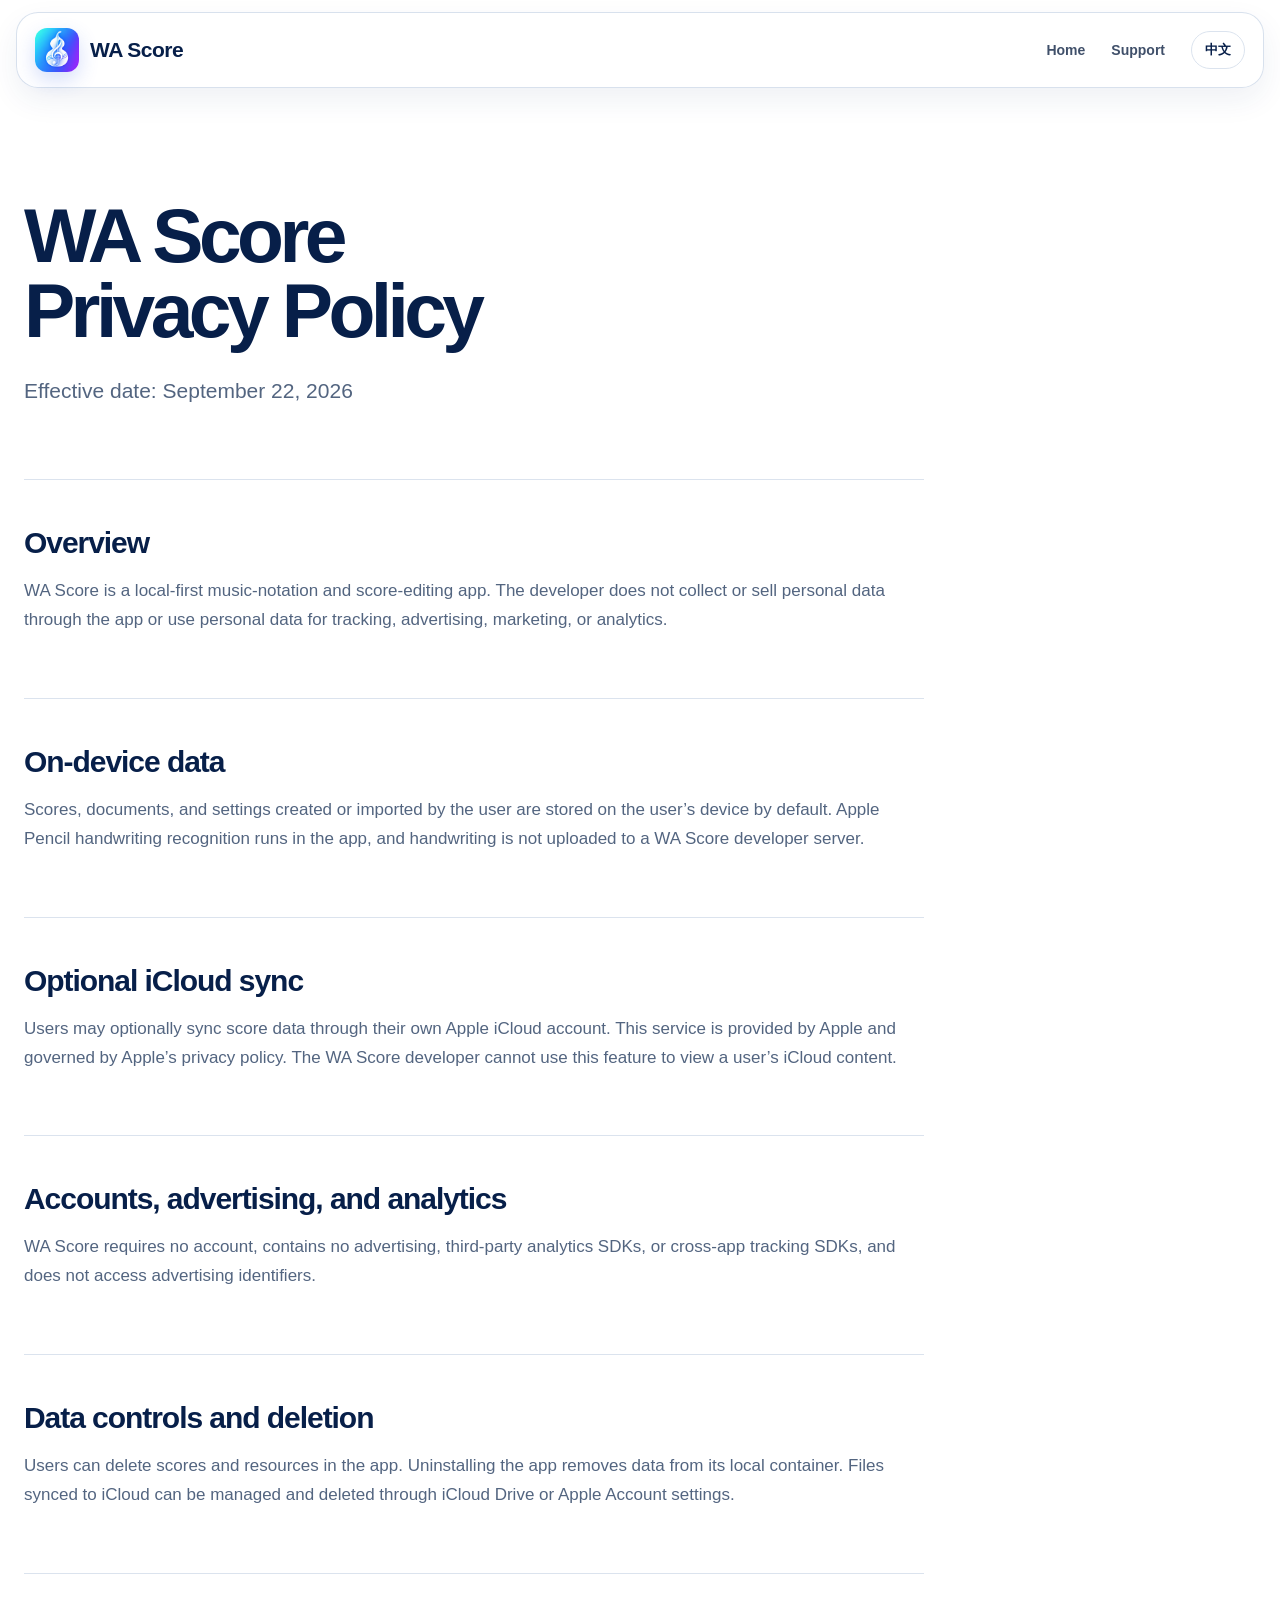
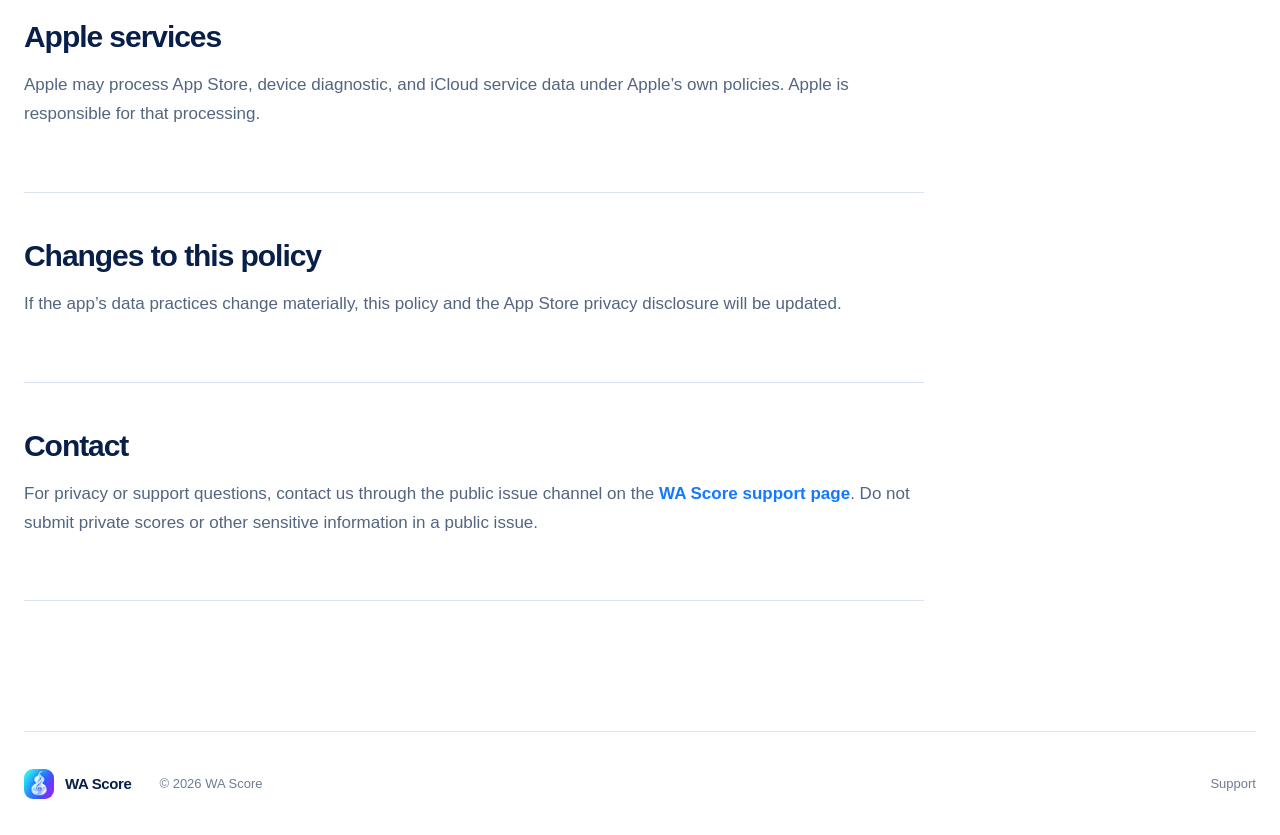
==== privacy/index.html @ 9b10cc91 "feat: launch WA Score website" ====
<!doctype html>
<html lang="zh-CN" data-language="zh">
  <head>
    <meta charset="UTF-8" />
    <meta name="viewport" content="width=device-width, initial-scale=1" />
    <meta name="description" content="WA Score privacy policy." />
    <title>WA Score Privacy Policy</title>
    <link rel="icon" type="image/png" href="../assets/app-icon.png" />
    <link rel="stylesheet" href="../styles.css?v=3" />
    <link rel="stylesheet" href="../subpage.css?v=3" />
    <script src="../script.js?v=2" defer></script>
  </head>
  <body>
    <header class="site-header">
      <a class="brand" href="../"><img src="../assets/app-icon.png" alt="" /><span>WA Score</span></a>
      <nav class="main-nav"><a href="../"><span class="lang-zh">首页</span><span class="lang-en">Home</span></a><a href="../support/"><span class="lang-zh">支持</span><span class="lang-en">Support</span></a></nav>
      <button class="language-toggle" type="button" aria-label="Switch language"><span class="lang-zh">EN</span><span class="lang-en">中文</span></button>
    </header>
    <main class="prose-page section-shell">
      <header>
        <h1><span class="lang-zh">WA Score 隐私政策</span><span class="lang-en">WA Score<br />Privacy Policy</span></h1>
        <p><span class="lang-zh">生效日期：2026 年 9 月 22 日</span><span class="lang-en">Effective date: September 22, 2026</span></p>
      </header>
      <section><h2><span class="lang-zh">概述</span><span class="lang-en">Overview</span></h2><p class="lang-zh">WA Score 是一款本地优先的乐谱创作与编辑应用。开发者不通过本应用收集或出售个人数据，也不将个人数据用于跟踪、广告、营销或分析。</p><p class="lang-en">WA Score is a local-first music-notation and score-editing app. The developer does not collect or sell personal data through the app or use personal data for tracking, advertising, marketing, or analytics.</p></section>
      <section><h2><span class="lang-zh">设备内数据</span><span class="lang-en">On-device data</span></h2><p class="lang-zh">用户创建或导入的乐谱、文档和设置默认保存在用户设备上。Apple Pencil 笔迹识别在应用内完成，笔迹不会上传到 WA Score 开发者服务器。</p><p class="lang-en">Scores, documents, and settings created or imported by the user are stored on the user’s device by default. Apple Pencil handwriting recognition runs in the app, and handwriting is not uploaded to a WA Score developer server.</p></section>
      <section><h2><span class="lang-zh">可选的 iCloud 同步</span><span class="lang-en">Optional iCloud sync</span></h2><p class="lang-zh">用户可以选择通过自己的 Apple iCloud 账户同步乐谱资料。此服务由 Apple 提供并受 Apple 隐私政策约束。WA Score 开发者不能通过此功能查看用户的 iCloud 内容。</p><p class="lang-en">Users may optionally sync score data through their own Apple iCloud account. This service is provided by Apple and governed by Apple’s privacy policy. The WA Score developer cannot use this feature to view a user’s iCloud content.</p></section>
      <section><h2><span class="lang-zh">账户、广告与分析</span><span class="lang-en">Accounts, advertising, and analytics</span></h2><p class="lang-zh">WA Score 不要求创建账户，不包含广告、第三方分析 SDK 或跨应用跟踪 SDK，也不访问广告标识符。</p><p class="lang-en">WA Score requires no account, contains no advertising, third-party analytics SDKs, or cross-app tracking SDKs, and does not access advertising identifiers.</p></section>
      <section><h2><span class="lang-zh">数据控制与删除</span><span class="lang-en">Data controls and deletion</span></h2><p class="lang-zh">用户可以在应用中删除乐谱和资源。卸载应用会移除应用本地容器中的数据；同步到 iCloud 的文件可由用户通过 iCloud Drive 或 Apple 账户设置管理和删除。</p><p class="lang-en">Users can delete scores and resources in the app. Uninstalling the app removes data from its local container. Files synced to iCloud can be managed and deleted through iCloud Drive or Apple Account settings.</p></section>
      <section><h2><span class="lang-zh">Apple 服务</span><span class="lang-en">Apple services</span></h2><p class="lang-zh">Apple 可能根据其自身政策处理 App Store、设备诊断和 iCloud 服务数据，此类处理由 Apple 负责。</p><p class="lang-en">Apple may process App Store, device diagnostic, and iCloud service data under Apple’s own policies. Apple is responsible for that processing.</p></section>
      <section><h2><span class="lang-zh">政策更新</span><span class="lang-en">Changes to this policy</span></h2><p class="lang-zh">如果应用的数据处理方式发生实质变化，本政策和 App Store 隐私声明将同步更新。</p><p class="lang-en">If the app’s data practices change materially, this policy and the App Store privacy disclosure will be updated.</p></section>
      <section><h2><span class="lang-zh">联系我们</span><span class="lang-en">Contact</span></h2><p class="lang-zh">隐私或支持问题请通过 <a href="../support/">WA Score 支持页面</a>提供的公开 Issue 渠道联系我们。请勿在公开 Issue 中提交私人乐谱或其他敏感资料。</p><p class="lang-en">For privacy or support questions, contact us through the public issue channel on the <a href="../support/">WA Score support page</a>. Do not submit private scores or other sensitive information in a public issue.</p></section>
    </main>
    <footer class="site-footer section-shell"><a class="footer-brand" href="../"><img src="../assets/app-icon.png" alt="" /> WA Score</a><p>© 2026 WA Score</p><nav><a href="../support/"><span class="lang-zh">支持</span><span class="lang-en">Support</span></a></nav></footer>
  </body>
</html>
---- styles.css ----
:root {
  color-scheme: light;
  --ink: #071f49;
  --body: #536580;
  --muted: #7f8da3;
  --blue: #1479ff;
  --violet: #6b4dff;
  --cyan: #1adbd2;
  --line: #dbe3ee;
  --soft: #f3f7fc;
  --white: #ffffff;
  --shadow: 0 34px 90px rgba(27, 66, 126, 0.16);
  --radius: 28px;
  --shell: min(1240px, calc(100% - 48px));
}

* { box-sizing: border-box; }
html { scroll-behavior: smooth; }
body {
  margin: 0;
  background: var(--white);
  color: var(--ink);
  font-family: -apple-system, BlinkMacSystemFont, "SF Pro Display", "Segoe UI", sans-serif;
  -webkit-font-smoothing: antialiased;
}
img { display: block; max-width: 100%; }
a { color: inherit; text-decoration: none; }
button { font: inherit; }
.section-shell { width: var(--shell); margin-inline: auto; }
.lang-en { display: none; }
html[data-language="en"] .lang-zh { display: none !important; }
html[data-language="en"] .lang-en { display: revert; }

.site-header {
  position: sticky;
  z-index: 20;
  top: 0;
  width: min(1320px, calc(100% - 32px));
  min-height: 76px;
  margin: 12px auto 0;
  padding: 12px 18px;
  display: flex;
  align-items: center;
  gap: 26px;
  border: 1px solid rgba(210, 220, 234, 0.86);
  border-radius: 22px;
  background: rgba(255, 255, 255, 0.84);
  box-shadow: 0 12px 30px rgba(31, 63, 110, 0.07);
  backdrop-filter: blur(22px) saturate(1.5);
}
.brand, .footer-brand { display: inline-flex; align-items: center; gap: 11px; font-weight: 760; letter-spacing: -0.025em; }
.brand { font-size: 21px; }
.brand img { width: 44px; height: 44px; border-radius: 12px; box-shadow: 0 8px 20px rgba(44, 91, 230, 0.2); }
.main-nav { display: flex; align-items: center; gap: 26px; margin-left: auto; color: #40506a; font-size: 14px; font-weight: 600; }
.main-nav a { transition: color 180ms ease; }
.main-nav a:hover { color: var(--blue); }
.language-toggle {
  min-width: 54px;
  padding: 9px 13px;
  border: 1px solid var(--line);
  border-radius: 999px;
  background: var(--white);
  color: var(--ink);
  cursor: pointer;
  font-size: 13px;
  font-weight: 700;
}

.hero {
  position: relative;
  min-height: 700px;
  display: grid;
  align-items: center;
  grid-template-columns: 0.86fr 1.14fr;
  gap: 70px;
  padding: 100px 0 92px;
  overflow: hidden;
}
.hero-copy { position: relative; z-index: 2; }
.hero h1 {
  margin: 0;
  max-width: 720px;
  font-size: clamp(56px, 6.6vw, 94px);
  line-height: 0.96;
  letter-spacing: -0.066em;
  font-weight: 790;
}
.hero-lead { max-width: 620px; margin: 30px 0 0; color: var(--body); font-size: clamp(19px, 1.8vw, 25px); line-height: 1.52; letter-spacing: -0.02em; }
.hero-actions { display: flex; flex-wrap: wrap; align-items: center; gap: 24px; margin-top: 36px; }
.store-placeholder {
  display: inline-flex;
  align-items: center;
  justify-content: center;
  gap: 10px;
  min-height: 54px;
  padding: 0 24px;
  border-radius: 14px;
  background: #0a1730;
  color: white;
  font-size: 16px;
  font-weight: 660;
  box-shadow: 0 13px 32px rgba(8, 27, 58, 0.16);
  cursor: not-allowed;
}
.store-placeholder svg { width: 22px; height: 22px; fill: currentColor; }
.store-placeholder.compact { min-height: 50px; margin-top: 20px; font-size: 15px; }
.text-link { display: inline-flex; align-items: center; gap: 8px; color: var(--blue); font-size: 16px; font-weight: 700; }
.text-link svg { width: 18px; fill: none; stroke: currentColor; stroke-linecap: round; stroke-linejoin: round; stroke-width: 1.8; transition: transform 180ms ease; }
.text-link:hover svg { transform: translateX(4px); }
.hero-product { position: relative; min-width: 0; padding: 32px 0 48px; }
.hero-product::before {
  content: "";
  position: absolute;
  width: 620px;
  height: 620px;
  left: 50%;
  top: 50%;
  border-radius: 50%;
  background: radial-gradient(circle at 35% 30%, rgba(24, 224, 215, 0.18), rgba(30, 120, 255, 0.13) 44%, rgba(122, 61, 255, 0.08) 64%, transparent 72%);
  filter: blur(4px);
  transform: translate(-50%, -50%);
}
.hero-window { position: relative; z-index: 2; width: 760px; overflow: hidden; border: 1px solid #cdd7e5; border-radius: 20px; background: white; box-shadow: 0 38px 90px rgba(24, 65, 130, 0.2); transform: perspective(1200px) rotateY(-5deg) rotateX(1deg); transform-origin: center; }
.hero-window-bar { height: 32px; display: flex; align-items: center; gap: 6px; padding: 0 11px; background: #f5f7fa; border-bottom: 1px solid #dce3ec; }
.hero-window-bar i { width: 8px; height: 8px; border-radius: 50%; background: #d1d7df; }
.hero-window-bar i:first-child { background: #ff6159; }
.hero-window-bar i:nth-child(2) { background: #ffbd2e; }
.hero-window-bar i:nth-child(3) { background: #28c941; }
.hero-window-bar span { margin: 0 auto; padding-right: 42px; color: #69768a; font-size: 10px; font-weight: 650; }
.hero-window > img { width: 100%; }
.hero-app-icon { position: absolute; z-index: 3; width: 108px; height: 108px; right: -18px; bottom: 0; border: 8px solid rgba(255, 255, 255, 0.9); border-radius: 30px; box-shadow: 0 20px 50px rgba(32, 82, 215, 0.28); }

.workspace-section { padding: 16px 0 120px; }
.workspace-frame { border: 1px solid #ced8e6; border-radius: var(--radius); overflow: hidden; background: var(--white); box-shadow: var(--shadow); }
.window-bar { height: 48px; display: flex; align-items: center; gap: 8px; padding: 0 17px; background: #f5f7fa; border-bottom: 1px solid #dde3ec; }
.window-bar i { width: 12px; height: 12px; border-radius: 50%; background: #d4d9e0; }
.window-bar i:first-child { background: #ff6159; }
.window-bar i:nth-child(2) { background: #ffbd2e; }
.window-bar i:nth-child(3) { background: #28c941; }
.window-bar span { margin: 0 auto; padding-right: 56px; color: #66758a; font-size: 13px; font-weight: 650; }
.workspace-frame img { width: 100%; }
.artifact-caption { margin: 20px auto 0; text-align: center; color: var(--muted); font-size: 13px; }

.handwriting { padding: 126px 0 130px; border-top: 1px solid var(--line); }
.section-copy { max-width: 850px; }
.eyebrow { margin: 0 0 18px !important; color: var(--blue) !important; font-size: 13px !important; font-weight: 800; letter-spacing: 0.12em !important; text-transform: uppercase; }
.section-copy h2, .feature-intro h2, .ownership h2, .closing-cta h2 {
  margin: 0;
  font-size: clamp(42px, 5vw, 68px);
  line-height: 1.03;
  letter-spacing: -0.052em;
  font-weight: 770;
}
.section-copy p, .feature-intro p, .ownership-copy > p, .closing-cta > p { color: var(--body); font-size: clamp(18px, 1.7vw, 23px); line-height: 1.58; letter-spacing: -0.015em; }
.section-copy p { max-width: 780px; }
.recognition-flow { margin-top: 62px; display: grid; grid-template-columns: 1fr 74px 1fr 74px 1fr; align-items: center; gap: 18px; }
.ink-stage { min-height: 270px; padding: 26px; border: 1px solid #d6e1ef; border-radius: 24px; background: linear-gradient(155deg, white, #f3f8ff); box-shadow: 0 22px 52px rgba(37, 78, 136, 0.09); }
.stage-number { display: block; margin-bottom: 12px; color: var(--blue); font-size: 12px; font-weight: 800; letter-spacing: 0.14em; }
.ink-stage strong { font-size: 22px; letter-spacing: -0.025em; }
.mini-staff { position: relative; height: 120px; margin-top: 32px; border-block: 1px solid transparent; background: repeating-linear-gradient(to bottom, transparent 0, transparent 18px, #aab8cb 19px, transparent 20px); }
.ink-note { position: absolute; width: 27px; height: 20px; border: 4px solid #5a61e9; border-radius: 50%; transform: rotate(-18deg); opacity: 0.9; }
.ink-note::after { content: ""; position: absolute; width: 4px; height: 54px; right: -6px; bottom: 4px; border-radius: 99px; background: #5a61e9; transform: rotate(8deg); }
.ink-note-a { left: 29%; top: 48px; }
.ink-note-b { left: 58%; top: 28px; transform: rotate(-8deg); }
.ink-slur { position: absolute; width: 45%; height: 38px; left: 31%; top: 7px; border-top: 4px solid #5a61e9; border-radius: 50%; transform: rotate(-5deg); }
.flow-arrow { width: 60px; fill: none; stroke: #72a2ef; stroke-width: 1.5; stroke-linecap: round; stroke-linejoin: round; }
.recognition-orbit { position: relative; width: 108px; height: 108px; margin: 30px auto 0; border: 1px solid #bad5ff; border-radius: 50%; animation: orbit 5s linear infinite; }
.recognition-orbit::before { content: "𝄞"; position: absolute; inset: 0; display: grid; place-items: center; color: var(--blue); font-size: 48px; }
.recognition-orbit i { position: absolute; width: 12px; height: 12px; border-radius: 50%; background: var(--blue); box-shadow: 0 0 0 6px rgba(20, 121, 255, 0.12); }
.recognition-orbit i:first-child { top: 2px; left: 48px; }
.recognition-orbit i:nth-child(2) { bottom: 13px; left: 10px; background: var(--cyan); }
.recognition-orbit i:nth-child(3) { bottom: 13px; right: 10px; background: var(--violet); }
.clean-note { position: absolute; z-index: 2; color: #172842; font-family: Georgia, serif; font-size: 46px; }
.clean-note-a { left: 31%; top: 31px; }
.clean-note-b { left: 58%; top: 12px; }
.selection-box { position: absolute; left: 26%; top: 27px; width: 62px; height: 66px; border: 2px solid #2a88ff; border-radius: 6px; background: rgba(42, 136, 255, 0.12); }
.scope-note { margin: 24px 0 0; color: var(--muted); font-size: 13px; }

.feature-band { padding: 130px 0; background: #f3f7fc; border-block: 1px solid #e1e8f1; }
.feature-layout { display: grid; grid-template-columns: 0.8fr 1.2fr; gap: 100px; align-items: start; }
.feature-intro { position: sticky; top: 124px; }
.feature-list { display: grid; gap: 0; border-top: 1px solid #cedaea; }
.feature-list article { display: grid; grid-template-columns: 68px 1fr; gap: 26px; padding: 34px 0; border-bottom: 1px solid #cedaea; }
.feature-list article > span { width: 54px; height: 54px; display: grid; place-items: center; border-radius: 16px; background: white; color: var(--blue); box-shadow: 0 8px 24px rgba(29, 79, 152, 0.08); font-size: 25px; font-weight: 600; }
.feature-list h3 { margin: 1px 0 7px; font-size: 22px; letter-spacing: -0.025em; }
.feature-list p { margin: 0; color: var(--body); font-size: 16px; line-height: 1.55; }

.ownership { min-height: 680px; padding: 130px 0; display: grid; grid-template-columns: 1fr 1fr; align-items: center; gap: 100px; }
.ownership-links { display: flex; gap: 26px; margin-top: 34px; }
.ownership-links a { color: var(--blue); font-weight: 700; }
.document-illustration { position: relative; height: 420px; }
.cloud-shape { position: absolute; width: 260px; height: 128px; right: 0; top: 80px; border-radius: 70px; background: linear-gradient(145deg, #eef9ff, #cceaff); box-shadow: inset 0 0 0 1px #c9e5f7, 0 30px 70px rgba(51, 131, 194, 0.15); }
.cloud-shape::before, .cloud-shape::after { content: ""; position: absolute; bottom: 34px; border-radius: 50%; background: inherit; }
.cloud-shape::before { width: 128px; height: 128px; left: 34px; }
.cloud-shape::after { width: 94px; height: 94px; right: 30px; }
.folder-shape { position: absolute; width: 370px; height: 240px; left: 0; bottom: 10px; border-radius: 26px 26px 38px 38px; background: linear-gradient(145deg, #1ecbd8, #2773f3 56%, #7048fa); box-shadow: 0 40px 80px rgba(44, 89, 213, 0.25); transform: rotate(-3deg); }
.folder-shape::before { content: ""; position: absolute; width: 150px; height: 38px; left: 20px; top: -22px; border-radius: 18px 18px 0 0; background: #29a7ed; }
.folder-shape > img { position: absolute; z-index: 2; width: 100px; height: 100px; left: 135px; top: 84px; border-radius: 26px; box-shadow: 0 14px 34px rgba(4, 37, 109, 0.22); }
.sheet-shape { position: absolute; width: 220px; height: 270px; left: 76px; top: -110px; padding-top: 80px; background: white; border-radius: 10px; box-shadow: 0 18px 44px rgba(25, 56, 104, 0.17); transform: rotate(7deg); }
.sheet-shape span { display: block; height: 2px; margin: 15px 24px; background: #718097; }

.closing-cta { padding: 124px 0 116px; text-align: center; border-top: 1px solid var(--line); }
.closing-cta > img { margin: 0 auto 28px; border-radius: 28px; box-shadow: 0 18px 45px rgba(40, 81, 216, 0.25); }
.closing-cta h2 { max-width: 900px; margin-inline: auto; }
.closing-cta > p { margin-inline: auto; }
.site-footer { min-height: 104px; display: flex; align-items: center; gap: 28px; border-top: 1px solid var(--line); color: #6f7c90; font-size: 13px; }
.footer-brand { color: var(--ink); font-size: 15px; }
.footer-brand img { width: 30px; height: 30px; border-radius: 9px; }
.site-footer p { margin-right: auto; }
.site-footer nav { display: flex; gap: 24px; }
.site-footer a:hover { color: var(--blue); }

.reveal { opacity: 0; transform: translateY(22px); transition: opacity 700ms ease, transform 700ms ease; }
.reveal.is-visible { opacity: 1; transform: none; }
@keyframes orbit { to { transform: rotate(360deg); } }

@media (prefers-reduced-motion: reduce) {
  html { scroll-behavior: auto; }
  .reveal { opacity: 1; transform: none; transition: none; }
  .recognition-orbit { animation: none; }
}

@media (max-width: 900px) {
  :root { --shell: min(100% - 32px, 720px); }
  .site-header { width: calc(100% - 20px); min-height: 66px; padding: 10px 12px; }
  .brand span { display: none; }
  .main-nav { gap: 14px; font-size: 12px; }
  .main-nav a:first-child { display: none; }
  .hero { min-height: auto; grid-template-columns: 1fr; gap: 20px; padding: 80px 0 60px; }
  .hero h1 { font-size: clamp(52px, 15vw, 76px); }
  .hero-product { padding: 28px 0 54px; }
  .hero-window { width: 100%; transform: none; }
  .hero-app-icon { right: 18px; width: 90px; height: 90px; border-radius: 25px; }
  .workspace-section { padding-bottom: 90px; }
  .window-bar { height: 38px; }
  .recognition-flow { grid-template-columns: 1fr; }
  .flow-arrow { justify-self: center; transform: rotate(90deg); }
  .feature-layout, .ownership { grid-template-columns: 1fr; gap: 60px; }
  .feature-intro { position: static; }
  .ownership { padding: 100px 0; }
  .document-illustration { order: -1; transform: scale(0.86); transform-origin: center; }
}

@media (max-width: 560px) {
  .main-nav a:nth-child(2) { display: none; }
  .hero { padding-top: 64px; }
  .hero h1 { font-size: 50px; }
  .hero-lead { font-size: 18px; }
  .hero-actions { align-items: stretch; flex-direction: column; }
  .text-link { justify-content: center; }
  .hero-product { margin-inline: -8px; padding-bottom: 44px; }
  .hero-window { border-radius: 14px; }
  .hero-app-icon { width: 72px; height: 72px; right: 10px; border-width: 5px; border-radius: 21px; }
  .workspace-frame { border-radius: 18px; }
  .workspace-frame img { min-height: 270px; object-fit: cover; object-position: center; }
  .handwriting, .feature-band { padding: 90px 0; }
  .section-copy h2, .feature-intro h2, .ownership h2, .closing-cta h2 { font-size: 40px; }
  .feature-list article { grid-template-columns: 50px 1fr; gap: 16px; }
  .feature-list article > span { width: 46px; height: 46px; border-radius: 14px; }
  .document-illustration { height: 330px; margin-inline: -30px; }
  .folder-shape { left: 50%; width: 320px; transform: translateX(-50%) rotate(-3deg) scale(0.82); }
  .cloud-shape { right: 0; transform: scale(0.8); }
  .site-footer { flex-wrap: wrap; padding: 26px 0; }
  .site-footer p { width: 100%; order: 3; }
}
---- subpage.css ----
.prose-page { padding: 110px 0 130px; }
.prose-page > header { max-width: 900px; padding-bottom: 72px; border-bottom: 1px solid var(--line); }
.prose-page h1 { margin: 0; max-width: 100%; font-size: clamp(48px, 6vw, 80px); line-height: 0.98; letter-spacing: -0.06em; overflow-wrap: anywhere; }
.prose-page > header p { margin: 26px 0 0; color: var(--body); font-size: 21px; line-height: 1.55; }
.primary-link { display: inline-flex; align-items: center; gap: 10px; margin-top: 30px; padding: 15px 20px; border-radius: 14px; background: var(--ink); color: white; font-weight: 700; }
.primary-link svg { width: 18px; fill: none; stroke: currentColor; stroke-linecap: round; stroke-linejoin: round; stroke-width: 1.8; }
.prose-page section { max-width: 900px; padding: 46px 0; border-bottom: 1px solid var(--line); }
.prose-page section h2 { margin: 0 0 16px; font-size: 30px; letter-spacing: -0.035em; }
.prose-page section h3 { margin: 0 0 8px; font-size: 19px; }
.prose-page section p, .prose-page section li { color: var(--body); font-size: 17px; line-height: 1.7; }
.prose-page section a { color: var(--blue); font-weight: 650; }
.prose-page ul { padding-left: 22px; }
.support-list { display: grid; grid-template-columns: repeat(3, 1fr); gap: 20px; }
.support-list article { padding: 24px; border: 1px solid var(--line); border-radius: 18px; background: var(--soft); }
.support-list article p { margin-bottom: 0; font-size: 15px; }
@media (max-width: 760px) {
  .prose-page { padding: 78px 0 100px; }
  .prose-page > header { padding-bottom: 52px; }
  .support-list { grid-template-columns: 1fr; }
}
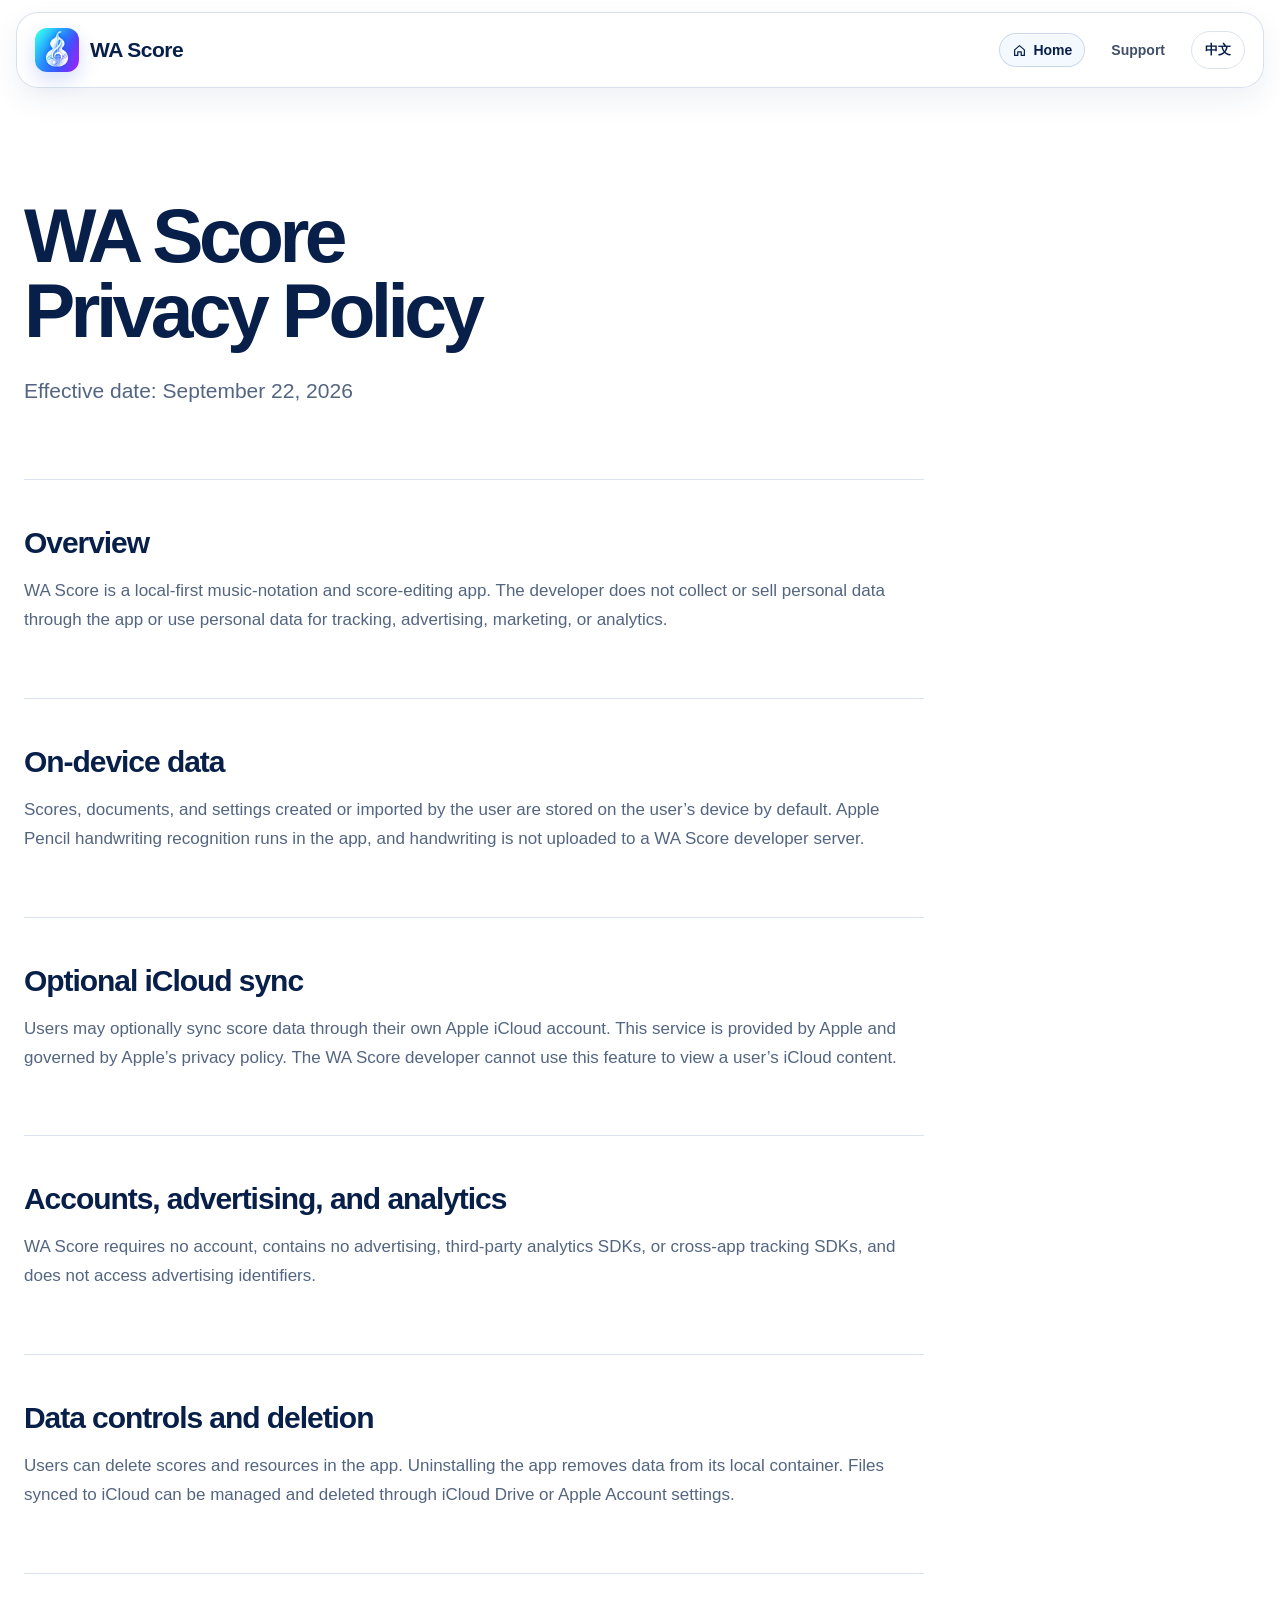
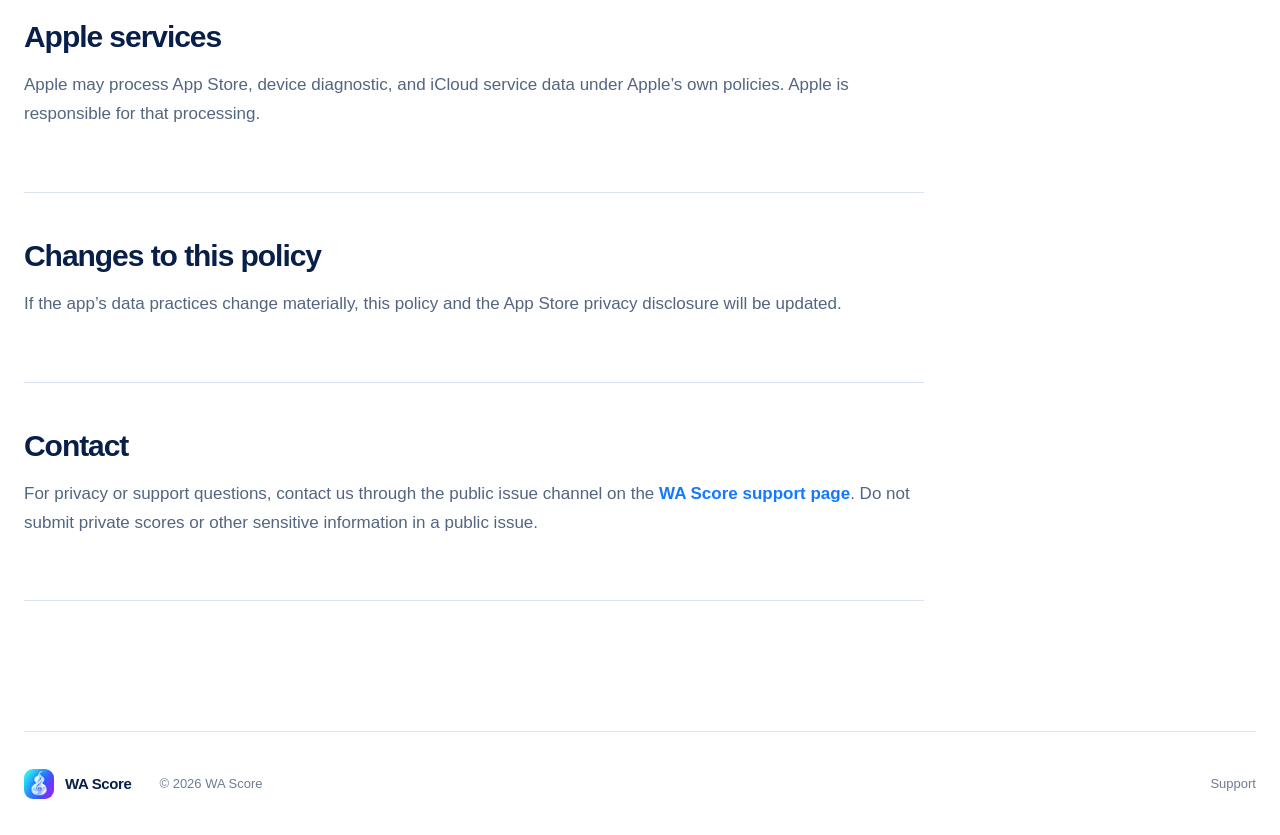
==== commit 15df0109: "feat: add responsive ambient lighting and persistent home navigation" ====
--- a/privacy/index.html
+++ b/privacy/index.html
@@ -5,15 +5,17 @@
     <meta name="viewport" content="width=device-width, initial-scale=1" />
     <meta name="description" content="WA Score privacy policy." />
     <title>WA Score Privacy Policy</title>
-    <link rel="icon" type="image/png" href="../assets/app-icon.png" />
-    <link rel="stylesheet" href="../styles.css?v=3" />
+    <link rel="icon" href="/favicon.ico?v=2" sizes="any" />
+    <link rel="icon" type="image/png" href="/favicon-32x32.png?v=2" sizes="32x32" />
+    <link rel="apple-touch-icon" href="/apple-touch-icon.png?v=2" />
+    <link rel="stylesheet" href="../styles.css?v=4" />
     <link rel="stylesheet" href="../subpage.css?v=3" />
-    <script src="../script.js?v=2" defer></script>
+    <script src="../script.js?v=3" defer></script>
   </head>
   <body>
     <header class="site-header">
       <a class="brand" href="../"><img src="../assets/app-icon.png" alt="" /><span>WA Score</span></a>
-      <nav class="main-nav"><a href="../"><span class="lang-zh">首页</span><span class="lang-en">Home</span></a><a href="../support/"><span class="lang-zh">支持</span><span class="lang-en">Support</span></a></nav>
+      <nav class="main-nav"><a class="home-link" href="../"><svg viewBox="0 0 20 20" aria-hidden="true"><path d="M3.5 9.2 10 3.5l6.5 5.7v7.3h-4.2v-4.7H7.7v4.7H3.5Z" /></svg><span class="lang-zh">主页</span><span class="lang-en">Home</span></a><a href="../support/"><span class="lang-zh">支持</span><span class="lang-en">Support</span></a></nav>
       <button class="language-toggle" type="button" aria-label="Switch language"><span class="lang-zh">EN</span><span class="lang-en">中文</span></button>
     </header>
     <main class="prose-page section-shell">
--- a/styles.css
+++ b/styles.css
@@ -54,6 +54,8 @@
 .main-nav { display: flex; align-items: center; gap: 26px; margin-left: auto; color: #40506a; font-size: 14px; font-weight: 600; }
 .main-nav a { transition: color 180ms ease; }
 .main-nav a:hover { color: var(--blue); }
+.main-nav .home-link { display: inline-flex; align-items: center; gap: 6px; padding: 8px 12px; border: 1px solid rgba(198, 213, 234, 0.9); border-radius: 999px; background: rgba(243, 248, 255, 0.88); color: var(--ink); box-shadow: inset 0 1px rgba(255, 255, 255, 0.9); }
+.home-link svg { width: 15px; height: 15px; fill: none; stroke: currentColor; stroke-width: 1.6; stroke-linecap: round; stroke-linejoin: round; }
 .language-toggle {
   min-width: 54px;
   padding: 9px 13px;
@@ -111,35 +113,87 @@
 .hero-product::before {
   content: "";
   position: absolute;
-  width: 620px;
-  height: 620px;
+  width: 760px;
+  height: 680px;
   left: 50%;
   top: 50%;
   border-radius: 50%;
-  background: radial-gradient(circle at 35% 30%, rgba(24, 224, 215, 0.18), rgba(30, 120, 255, 0.13) 44%, rgba(122, 61, 255, 0.08) 64%, transparent 72%);
-  filter: blur(4px);
+  background:
+    radial-gradient(circle at 26% 30%, rgba(24, 224, 215, 0.3), transparent 39%),
+    radial-gradient(circle at 74% 34%, rgba(33, 125, 255, 0.26), transparent 43%),
+    radial-gradient(circle at 55% 76%, rgba(122, 61, 255, 0.19), transparent 47%);
+  filter: blur(18px);
   transform: translate(-50%, -50%);
 }
-.hero-window { position: relative; z-index: 2; width: 760px; overflow: hidden; border: 1px solid #cdd7e5; border-radius: 20px; background: white; box-shadow: 0 38px 90px rgba(24, 65, 130, 0.2); transform: perspective(1200px) rotateY(-5deg) rotateX(1deg); transform-origin: center; }
-.hero-window-bar { height: 32px; display: flex; align-items: center; gap: 6px; padding: 0 11px; background: #f5f7fa; border-bottom: 1px solid #dce3ec; }
-.hero-window-bar i { width: 8px; height: 8px; border-radius: 50%; background: #d1d7df; }
-.hero-window-bar i:first-child { background: #ff6159; }
-.hero-window-bar i:nth-child(2) { background: #ffbd2e; }
-.hero-window-bar i:nth-child(3) { background: #28c941; }
-.hero-window-bar span { margin: 0 auto; padding-right: 42px; color: #69768a; font-size: 10px; font-weight: 650; }
-.hero-window > img { width: 100%; }
+.hero-product::after {
+  content: "";
+  position: absolute;
+  z-index: 1;
+  width: 78%;
+  height: 58px;
+  left: 50%;
+  bottom: 2px;
+  border-radius: 50%;
+  background: rgba(41, 94, 230, 0.22);
+  filter: blur(34px);
+  transform: translateX(-50%);
+}
+.hero-window { position: relative; z-index: 2; width: 760px; overflow: hidden; isolation: isolate; border: 1px solid rgba(205, 215, 229, 0.9); border-radius: 20px; background: white; box-shadow: 0 42px 100px rgba(24, 65, 130, 0.26), 0 0 54px rgba(75, 162, 255, 0.14); transform: perspective(1200px) rotateY(-5deg) rotateX(1deg); transform-origin: center; }
+.hero-window::after { content: ""; position: absolute; inset: 0; z-index: 1; pointer-events: none; background: linear-gradient(128deg, rgba(255, 255, 255, 0.2), transparent 28%, transparent 70%, rgba(84, 132, 255, 0.08)); }
+.hero-window > img { width: 100%; height: auto; }
 .hero-app-icon { position: absolute; z-index: 3; width: 108px; height: 108px; right: -18px; bottom: 0; border: 8px solid rgba(255, 255, 255, 0.9); border-radius: 30px; box-shadow: 0 20px 50px rgba(32, 82, 215, 0.28); }
 
-.workspace-section { padding: 16px 0 120px; }
-.workspace-frame { border: 1px solid #ced8e6; border-radius: var(--radius); overflow: hidden; background: var(--white); box-shadow: var(--shadow); }
-.window-bar { height: 48px; display: flex; align-items: center; gap: 8px; padding: 0 17px; background: #f5f7fa; border-bottom: 1px solid #dde3ec; }
-.window-bar i { width: 12px; height: 12px; border-radius: 50%; background: #d4d9e0; }
-.window-bar i:first-child { background: #ff6159; }
-.window-bar i:nth-child(2) { background: #ffbd2e; }
-.window-bar i:nth-child(3) { background: #28c941; }
-.window-bar span { margin: 0 auto; padding-right: 56px; color: #66758a; font-size: 13px; font-weight: 650; }
-.workspace-frame img { width: 100%; }
-.artifact-caption { margin: 20px auto 0; text-align: center; color: var(--muted); font-size: 13px; }
+.workspace-section {
+  position: relative;
+  isolation: isolate;
+  overflow: hidden;
+  padding: 104px 64px 72px;
+  border: 1px solid rgba(190, 211, 239, 0.78);
+  border-radius: 48px;
+  background:
+    radial-gradient(circle at 18% 18%, rgba(32, 224, 211, 0.3), transparent 31%),
+    radial-gradient(circle at 84% 20%, rgba(55, 139, 255, 0.34), transparent 34%),
+    radial-gradient(circle at 60% 92%, rgba(115, 74, 255, 0.28), transparent 42%),
+    linear-gradient(145deg, #f8fdff 0%, #edf6ff 44%, #f5efff 100%);
+  box-shadow: 0 44px 120px rgba(31, 77, 151, 0.15), inset 0 1px rgba(255, 255, 255, 0.9);
+}
+.workspace-section::before {
+  content: "";
+  position: absolute;
+  z-index: -1;
+  width: 520px;
+  height: 520px;
+  left: -170px;
+  bottom: -250px;
+  border-radius: 50%;
+  border: 1px solid rgba(255, 255, 255, 0.72);
+  box-shadow: 0 0 90px rgba(28, 216, 218, 0.2), inset 0 0 70px rgba(255, 255, 255, 0.28);
+}
+.workspace-section::after {
+  content: "";
+  position: absolute;
+  z-index: -1;
+  width: 520px;
+  height: 180px;
+  right: -80px;
+  top: 26px;
+  border-radius: 50%;
+  background: rgba(73, 124, 255, 0.2);
+  filter: blur(54px);
+  transform: rotate(-12deg);
+}
+.smart-light { position: absolute; z-index: 0; pointer-events: none; transition: transform 500ms cubic-bezier(0.23, 1, 0.32, 1); will-change: transform; }
+.smart-light i { display: block; width: 100%; height: 100%; border-radius: 50%; will-change: transform, opacity; }
+.smart-light-a { width: 420px; height: 420px; left: -80px; top: -120px; }
+.smart-light-a i { background: radial-gradient(circle, rgba(21, 235, 220, 0.72) 0%, rgba(31, 185, 241, 0.28) 42%, transparent 70%); filter: blur(30px); animation: intelligent-drift-a 14s cubic-bezier(0.77, 0, 0.175, 1) infinite alternate; }
+.smart-light-b { width: 500px; height: 500px; right: -130px; top: -100px; }
+.smart-light-b i { background: radial-gradient(circle, rgba(48, 135, 255, 0.68) 0%, rgba(67, 99, 255, 0.26) 46%, transparent 72%); filter: blur(38px); animation: intelligent-drift-b 17s cubic-bezier(0.77, 0, 0.175, 1) infinite alternate; }
+.smart-light-c { width: 480px; height: 360px; left: 36%; bottom: -170px; }
+.smart-light-c i { background: radial-gradient(ellipse, rgba(133, 77, 255, 0.58) 0%, rgba(83, 103, 255, 0.2) 48%, transparent 74%); filter: blur(42px); animation: intelligent-drift-c 20s cubic-bezier(0.77, 0, 0.175, 1) infinite alternate; }
+.workspace-frame { position: relative; z-index: 1; width: min(1080px, 92%); margin-inline: auto; border: 1px solid rgba(255, 255, 255, 0.88); border-radius: var(--radius); overflow: hidden; background: var(--white); box-shadow: 0 48px 110px rgba(20, 53, 112, 0.28), 0 0 0 10px rgba(255, 255, 255, 0.16), 0 0 70px rgba(42, 139, 255, 0.2); transform: perspective(1600px) rotateX(2deg) rotateY(-1deg); transform-origin: center; }
+.workspace-frame::after { content: ""; position: absolute; inset: 0; pointer-events: none; border-radius: inherit; box-shadow: inset 0 1px rgba(255, 255, 255, 0.82), inset 0 0 36px rgba(79, 159, 255, 0.05); }
+.workspace-frame img { width: 100%; height: auto; }
+.artifact-caption { position: relative; z-index: 1; margin: 34px auto 0; text-align: center; color: #526784; font-size: 13px; font-weight: 600; }
 
 .handwriting { padding: 126px 0 130px; border-top: 1px solid var(--line); }
 .section-copy { max-width: 850px; }
@@ -213,11 +267,16 @@
 .reveal { opacity: 0; transform: translateY(22px); transition: opacity 700ms ease, transform 700ms ease; }
 .reveal.is-visible { opacity: 1; transform: none; }
 @keyframes orbit { to { transform: rotate(360deg); } }
+@keyframes intelligent-drift-a { from { transform: translate3d(-4%, -2%, 0) scale(0.94); opacity: 0.68; } to { transform: translate3d(16%, 13%, 0) scale(1.08); opacity: 0.94; } }
+@keyframes intelligent-drift-b { from { transform: translate3d(7%, -5%, 0) scale(1.05); opacity: 0.72; } to { transform: translate3d(-15%, 16%, 0) scale(0.92); opacity: 0.96; } }
+@keyframes intelligent-drift-c { from { transform: translate3d(-8%, 9%, 0) scale(0.96); opacity: 0.62; } to { transform: translate3d(13%, -10%, 0) scale(1.1); opacity: 0.9; } }
 
 @media (prefers-reduced-motion: reduce) {
   html { scroll-behavior: auto; }
   .reveal { opacity: 1; transform: none; transition: none; }
   .recognition-orbit { animation: none; }
+  .smart-light { transition: none; }
+  .smart-light i { animation: none; opacity: 0.72; }
 }
 
 @media (max-width: 900px) {
@@ -225,14 +284,14 @@
   .site-header { width: calc(100% - 20px); min-height: 66px; padding: 10px 12px; }
   .brand span { display: none; }
   .main-nav { gap: 14px; font-size: 12px; }
-  .main-nav a:first-child { display: none; }
+  .main-nav .nav-handwriting { display: none; }
   .hero { min-height: auto; grid-template-columns: 1fr; gap: 20px; padding: 80px 0 60px; }
   .hero h1 { font-size: clamp(52px, 15vw, 76px); }
   .hero-product { padding: 28px 0 54px; }
   .hero-window { width: 100%; transform: none; }
   .hero-app-icon { right: 18px; width: 90px; height: 90px; border-radius: 25px; }
-  .workspace-section { padding-bottom: 90px; }
-  .window-bar { height: 38px; }
+  .workspace-section { width: calc(100% - 24px); padding: 68px 24px 52px; border-radius: 34px; }
+  .workspace-frame { width: 100%; transform: none; }
   .recognition-flow { grid-template-columns: 1fr; }
   .flow-arrow { justify-self: center; transform: rotate(90deg); }
   .feature-layout, .ownership { grid-template-columns: 1fr; gap: 60px; }
@@ -242,7 +301,7 @@
 }
 
 @media (max-width: 560px) {
-  .main-nav a:nth-child(2) { display: none; }
+  .main-nav .nav-features, .main-nav .nav-privacy { display: none; }
   .hero { padding-top: 64px; }
   .hero h1 { font-size: 50px; }
   .hero-lead { font-size: 18px; }
@@ -251,8 +310,9 @@
   .hero-product { margin-inline: -8px; padding-bottom: 44px; }
   .hero-window { border-radius: 14px; }
   .hero-app-icon { width: 72px; height: 72px; right: 10px; border-width: 5px; border-radius: 21px; }
-  .workspace-frame { border-radius: 18px; }
-  .workspace-frame img { min-height: 270px; object-fit: cover; object-position: center; }
+  .workspace-section { width: calc(100% - 16px); padding: 42px 10px 34px; border-radius: 24px; }
+  .workspace-frame { border-radius: 16px; box-shadow: 0 28px 70px rgba(20, 53, 112, 0.24), 0 0 0 6px rgba(255, 255, 255, 0.14), 0 0 44px rgba(42, 139, 255, 0.18); }
+  .artifact-caption { margin-top: 24px; padding-inline: 12px; }
   .handwriting, .feature-band { padding: 90px 0; }
   .section-copy h2, .feature-intro h2, .ownership h2, .closing-cta h2 { font-size: 40px; }
   .feature-list article { grid-template-columns: 50px 1fr; gap: 16px; }
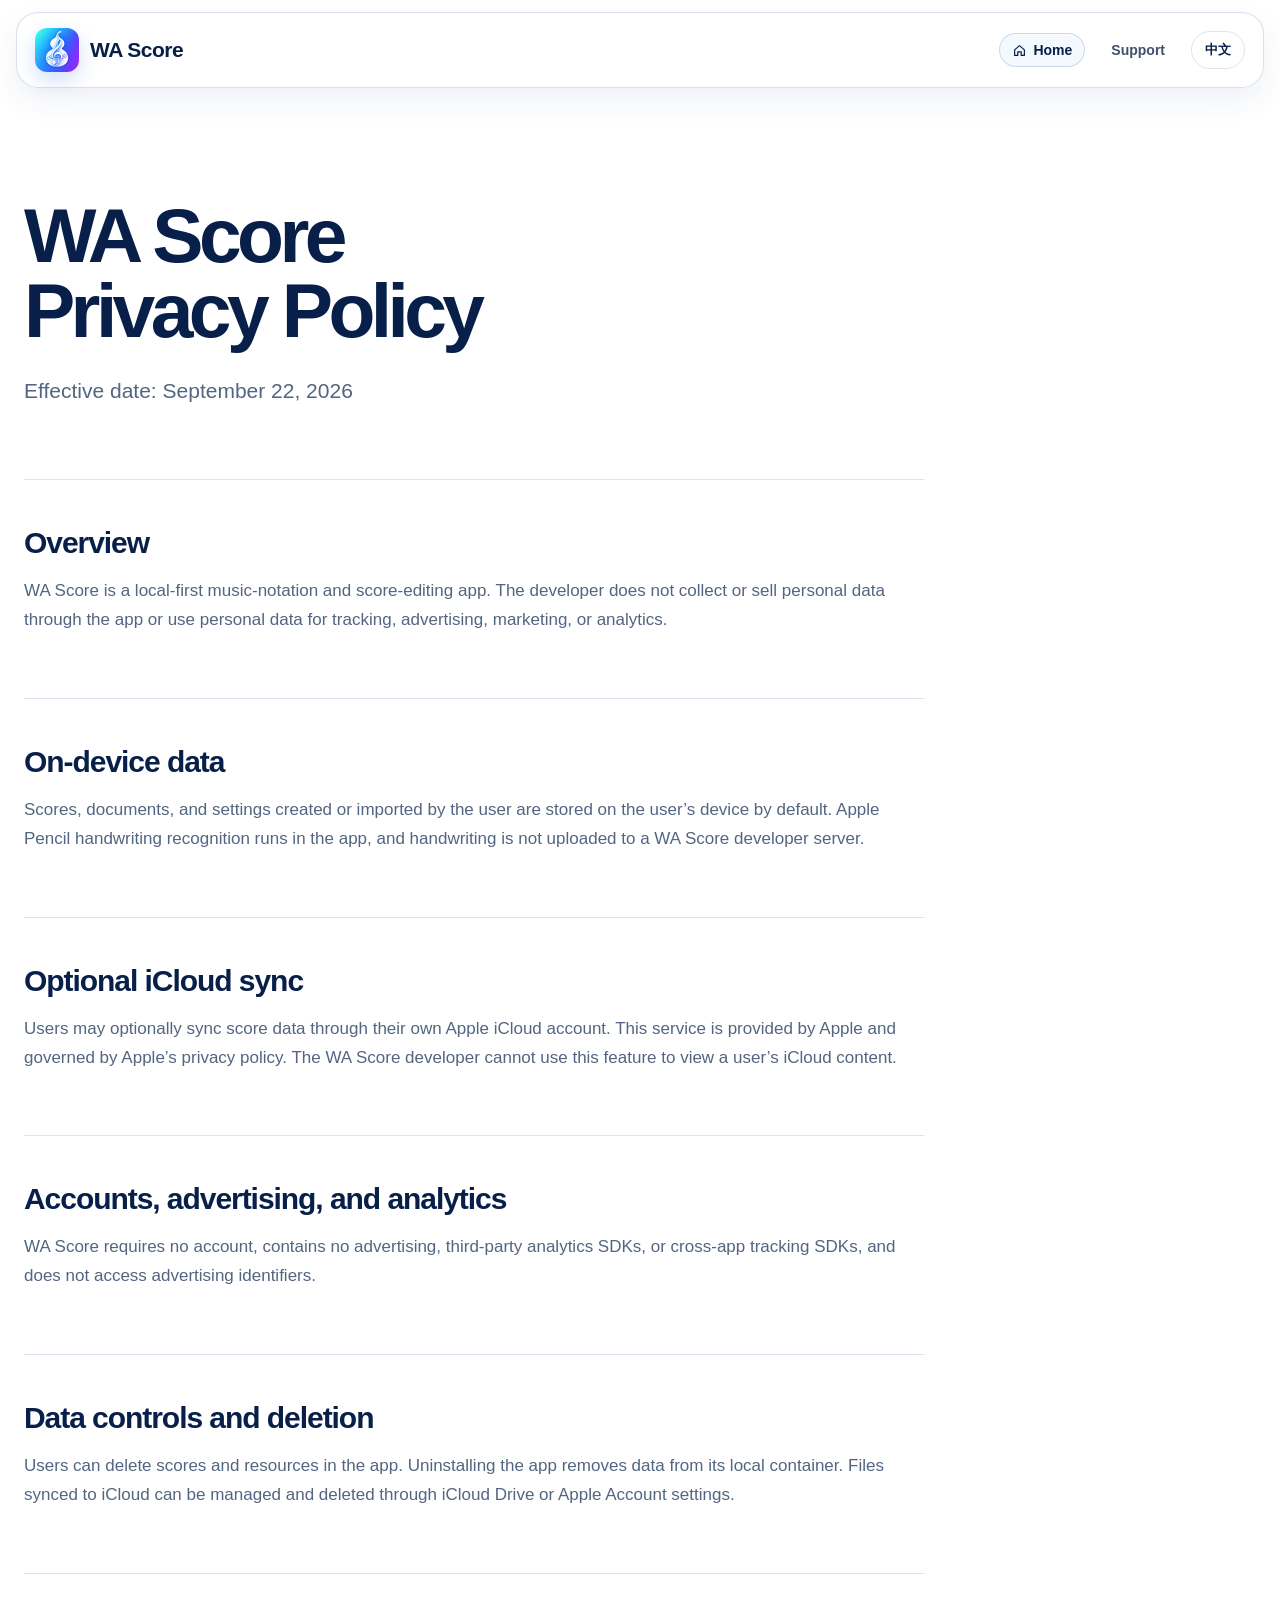
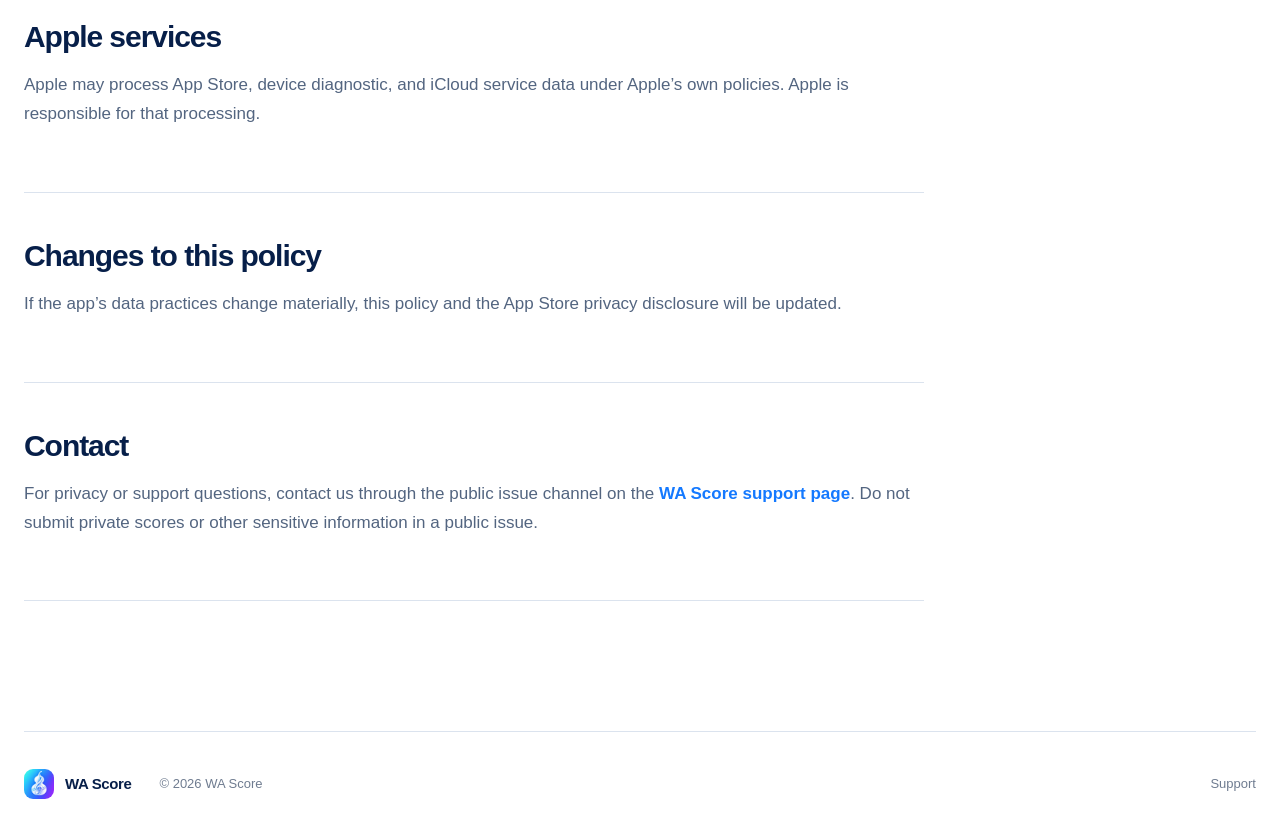
==== commit 50d8dbb0: "style: integrate lightweight audio campaign art" ====
--- a/privacy/index.html
+++ b/privacy/index.html
@@ -8,13 +8,13 @@
     <link rel="icon" href="/favicon.ico?v=2" sizes="any" />
     <link rel="icon" type="image/png" href="/favicon-32x32.png?v=2" sizes="32x32" />
     <link rel="apple-touch-icon" href="/apple-touch-icon.png?v=2" />
-    <link rel="stylesheet" href="../styles.css?v=4" />
+    <link rel="stylesheet" href="../styles.css?v=5" />
     <link rel="stylesheet" href="../subpage.css?v=3" />
-    <script src="../script.js?v=3" defer></script>
+    <script src="../script.js?v=4" defer></script>
   </head>
   <body>
     <header class="site-header">
-      <a class="brand" href="../"><img src="../assets/app-icon.png" alt="" /><span>WA Score</span></a>
+      <a class="brand" href="../"><img src="../assets/app-icon.webp" alt="" /><span>WA Score</span></a>
       <nav class="main-nav"><a class="home-link" href="../"><svg viewBox="0 0 20 20" aria-hidden="true"><path d="M3.5 9.2 10 3.5l6.5 5.7v7.3h-4.2v-4.7H7.7v4.7H3.5Z" /></svg><span class="lang-zh">主页</span><span class="lang-en">Home</span></a><a href="../support/"><span class="lang-zh">支持</span><span class="lang-en">Support</span></a></nav>
       <button class="language-toggle" type="button" aria-label="Switch language"><span class="lang-zh">EN</span><span class="lang-en">中文</span></button>
     </header>
@@ -32,6 +32,6 @@
       <section><h2><span class="lang-zh">政策更新</span><span class="lang-en">Changes to this policy</span></h2><p class="lang-zh">如果应用的数据处理方式发生实质变化，本政策和 App Store 隐私声明将同步更新。</p><p class="lang-en">If the app’s data practices change materially, this policy and the App Store privacy disclosure will be updated.</p></section>
       <section><h2><span class="lang-zh">联系我们</span><span class="lang-en">Contact</span></h2><p class="lang-zh">隐私或支持问题请通过 <a href="../support/">WA Score 支持页面</a>提供的公开 Issue 渠道联系我们。请勿在公开 Issue 中提交私人乐谱或其他敏感资料。</p><p class="lang-en">For privacy or support questions, contact us through the public issue channel on the <a href="../support/">WA Score support page</a>. Do not submit private scores or other sensitive information in a public issue.</p></section>
     </main>
-    <footer class="site-footer section-shell"><a class="footer-brand" href="../"><img src="../assets/app-icon.png" alt="" /> WA Score</a><p>© 2026 WA Score</p><nav><a href="../support/"><span class="lang-zh">支持</span><span class="lang-en">Support</span></a></nav></footer>
+    <footer class="site-footer section-shell"><a class="footer-brand" href="../"><img src="../assets/app-icon.webp" alt="" /> WA Score</a><p>© 2026 WA Score</p><nav><a href="../support/"><span class="lang-zh">支持</span><span class="lang-en">Support</span></a></nav></footer>
   </body>
 </html>
--- a/styles.css
+++ b/styles.css
@@ -28,6 +28,7 @@
 button { font: inherit; }
 .section-shell { width: var(--shell); margin-inline: auto; }
 .lang-en { display: none; }
+html[data-language="zh"] .lang-en { display: none !important; }
 html[data-language="en"] .lang-zh { display: none !important; }
 html[data-language="en"] .lang-en { display: revert; }
 
@@ -190,11 +191,29 @@
 .smart-light-b i { background: radial-gradient(circle, rgba(48, 135, 255, 0.68) 0%, rgba(67, 99, 255, 0.26) 46%, transparent 72%); filter: blur(38px); animation: intelligent-drift-b 17s cubic-bezier(0.77, 0, 0.175, 1) infinite alternate; }
 .smart-light-c { width: 480px; height: 360px; left: 36%; bottom: -170px; }
 .smart-light-c i { background: radial-gradient(ellipse, rgba(133, 77, 255, 0.58) 0%, rgba(83, 103, 255, 0.2) 48%, transparent 74%); filter: blur(42px); animation: intelligent-drift-c 20s cubic-bezier(0.77, 0, 0.175, 1) infinite alternate; }
+.intelligence-field { position: absolute; z-index: 1; inset: 22px; pointer-events: none; transition: transform 500ms cubic-bezier(0.23, 1, 0.32, 1); will-change: transform; }
+.intelligence-field svg { width: 100%; height: 100%; overflow: visible; }
+.neural-links { fill: none; stroke: rgba(34, 117, 255, 0.32); stroke-width: 1.15; stroke-linecap: round; stroke-dasharray: 2 11; filter: drop-shadow(0 0 7px rgba(18, 211, 230, 0.46)); }
+.neural-nodes { fill: #ecffff; stroke: rgba(32, 141, 255, 0.88); stroke-width: 2; filter: drop-shadow(0 0 8px rgba(28, 177, 255, 0.92)); }
+.neural-nodes circle { transform-box: fill-box; transform-origin: center; animation: neural-breathe 2.8s cubic-bezier(0.77, 0, 0.175, 1) infinite alternate; }
+.neural-nodes circle:nth-child(3n + 2) { animation-delay: -0.9s; }
+.neural-nodes circle:nth-child(3n) { animation-delay: -1.8s; }
+.data-pulse { position: absolute; width: 7px; height: 7px; border: 1px solid rgba(255, 255, 255, 0.96); border-radius: 50%; background: #42f1e8; box-shadow: 0 0 8px #27dfea, 0 0 22px rgba(29, 137, 255, 0.92); opacity: 0; will-change: transform, opacity; }
+.data-pulse-a { left: 5%; top: 19%; animation: signal-a 5.4s linear infinite; }
+.data-pulse-b { right: 8%; top: 17%; background: #7d7bff; animation: signal-b 6.2s linear -2.1s infinite; }
+.data-pulse-c { left: 16%; bottom: 14%; animation: signal-c 7s linear -3.4s infinite; }
+.intelligence-core { position: absolute; z-index: 3; width: 96px; height: 96px; right: 28px; top: 50%; pointer-events: none; border-radius: 50%; background: radial-gradient(circle, rgba(255, 255, 255, 0.96) 0 8%, rgba(61, 226, 255, 0.48) 9% 14%, rgba(48, 114, 255, 0.12) 38%, transparent 68%); box-shadow: 0 0 24px rgba(38, 215, 239, 0.5), 0 0 58px rgba(50, 101, 255, 0.36); transform: translateY(-50%); }
+.intelligence-core::before, .intelligence-core::after, .intelligence-core i { content: ""; position: absolute; inset: 13px; border: 1px solid rgba(239, 254, 255, 0.88); border-radius: 50%; box-shadow: 0 0 8px rgba(55, 224, 255, 0.72); will-change: transform, opacity; }
+.intelligence-core::before { inset: 4px 20px; border-color: rgba(35, 214, 239, 0.78); animation: core-orbit-a 4.8s linear infinite; }
+.intelligence-core::after { inset: 20px 4px; border-color: rgba(94, 103, 255, 0.8); animation: core-orbit-b 5.6s linear infinite; }
+.intelligence-core i:first-child { transform: rotate(45deg); animation: core-orbit-c 4.2s linear infinite; }
+.intelligence-core i:nth-child(2) { inset: 25px; border-color: rgba(255, 255, 255, 0.92); animation: core-breathe 2.2s cubic-bezier(0.77, 0, 0.175, 1) infinite alternate; }
+.intelligence-core i:nth-child(3) { inset: 34px; border: 0; background: #eaffff; box-shadow: 0 0 10px #63f8f0, 0 0 28px #357dff; animation: core-breathe 1.8s cubic-bezier(0.77, 0, 0.175, 1) -0.7s infinite alternate; }
+.intelligence-core b { position: absolute; width: 4px; height: 4px; left: 8px; top: 46px; border-radius: 50%; background: white; box-shadow: 80px 0 #fff, 40px -40px #6ff, 40px 40px #8b7cff, 0 0 12px #45e8ff, 80px 0 12px #45e8ff; animation: core-nodes 2.4s cubic-bezier(0.77, 0, 0.175, 1) infinite alternate; }
 .workspace-frame { position: relative; z-index: 1; width: min(1080px, 92%); margin-inline: auto; border: 1px solid rgba(255, 255, 255, 0.88); border-radius: var(--radius); overflow: hidden; background: var(--white); box-shadow: 0 48px 110px rgba(20, 53, 112, 0.28), 0 0 0 10px rgba(255, 255, 255, 0.16), 0 0 70px rgba(42, 139, 255, 0.2); transform: perspective(1600px) rotateX(2deg) rotateY(-1deg); transform-origin: center; }
+.workspace-frame::before { content: ""; position: absolute; z-index: 2; width: 100%; height: 24%; left: 0; top: -32%; pointer-events: none; background: linear-gradient(180deg, transparent, rgba(77, 232, 255, 0.03) 26%, rgba(112, 150, 255, 0.24) 50%, rgba(255, 255, 255, 0.18) 53%, transparent 100%); mix-blend-mode: screen; animation: intelligent-scan 7.2s cubic-bezier(0.77, 0, 0.175, 1) infinite; will-change: transform, opacity; }
 .workspace-frame::after { content: ""; position: absolute; inset: 0; pointer-events: none; border-radius: inherit; box-shadow: inset 0 1px rgba(255, 255, 255, 0.82), inset 0 0 36px rgba(79, 159, 255, 0.05); }
 .workspace-frame img { width: 100%; height: auto; }
-.artifact-caption { position: relative; z-index: 1; margin: 34px auto 0; text-align: center; color: #526784; font-size: 13px; font-weight: 600; }
-
 .handwriting { padding: 126px 0 130px; border-top: 1px solid var(--line); }
 .section-copy { max-width: 850px; }
 .eyebrow { margin: 0 0 18px !important; color: var(--blue) !important; font-size: 13px !important; font-weight: 800; letter-spacing: 0.12em !important; text-transform: uppercase; }
@@ -270,6 +289,16 @@
 @keyframes intelligent-drift-a { from { transform: translate3d(-4%, -2%, 0) scale(0.94); opacity: 0.68; } to { transform: translate3d(16%, 13%, 0) scale(1.08); opacity: 0.94; } }
 @keyframes intelligent-drift-b { from { transform: translate3d(7%, -5%, 0) scale(1.05); opacity: 0.72; } to { transform: translate3d(-15%, 16%, 0) scale(0.92); opacity: 0.96; } }
 @keyframes intelligent-drift-c { from { transform: translate3d(-8%, 9%, 0) scale(0.96); opacity: 0.62; } to { transform: translate3d(13%, -10%, 0) scale(1.1); opacity: 0.9; } }
+@keyframes neural-breathe { from { transform: scale(0.72); opacity: 0.44; } to { transform: scale(1.38); opacity: 1; } }
+@keyframes signal-a { 0% { transform: translate3d(0, 0, 0) scale(0.7); opacity: 0; } 12% { opacity: 1; } 88% { opacity: 1; } 100% { transform: translate3d(820px, 48px, 0) scale(1.15); opacity: 0; } }
+@keyframes signal-b { 0% { transform: translate3d(0, 0, 0) scale(0.7); opacity: 0; } 12% { opacity: 1; } 88% { opacity: 1; } 100% { transform: translate3d(-760px, 390px, 0) scale(1.1); opacity: 0; } }
+@keyframes signal-c { 0% { transform: translate3d(0, 0, 0) scale(0.7); opacity: 0; } 12% { opacity: 1; } 88% { opacity: 1; } 100% { transform: translate3d(850px, -90px, 0) scale(1.2); opacity: 0; } }
+@keyframes intelligent-scan { 0%, 14% { transform: translate3d(0, 0, 0); opacity: 0; } 24% { opacity: 0.9; } 72% { opacity: 0.72; } 86%, 100% { transform: translate3d(0, 560%, 0); opacity: 0; } }
+@keyframes core-orbit-a { to { transform: rotate(360deg); } }
+@keyframes core-orbit-b { to { transform: rotate(-360deg); } }
+@keyframes core-orbit-c { from { transform: rotate(45deg) scaleX(0.72); } to { transform: rotate(405deg) scaleX(0.72); } }
+@keyframes core-breathe { from { transform: scale(0.76); opacity: 0.48; } to { transform: scale(1.16); opacity: 1; } }
+@keyframes core-nodes { from { transform: rotate(-8deg) scale(0.9); opacity: 0.56; } to { transform: rotate(8deg) scale(1.08); opacity: 1; } }
 
 @media (prefers-reduced-motion: reduce) {
   html { scroll-behavior: auto; }
@@ -277,6 +306,10 @@
   .recognition-orbit { animation: none; }
   .smart-light { transition: none; }
   .smart-light i { animation: none; opacity: 0.72; }
+  .intelligence-field { transition: none; }
+  .neural-nodes circle, .data-pulse, .workspace-frame::before, .intelligence-core::before, .intelligence-core::after, .intelligence-core i, .intelligence-core b { animation: none; }
+  .neural-nodes circle { opacity: 0.7; }
+  .data-pulse { display: none; }
 }
 
 @media (max-width: 900px) {
@@ -292,6 +325,13 @@
   .hero-app-icon { right: 18px; width: 90px; height: 90px; border-radius: 25px; }
   .workspace-section { width: calc(100% - 24px); padding: 68px 24px 52px; border-radius: 34px; }
   .workspace-frame { width: 100%; transform: none; }
+  .intelligence-core { width: 72px; height: 72px; right: 8px; }
+  .intelligence-core::before { inset: 3px 15px; }
+  .intelligence-core::after { inset: 15px 3px; }
+  .intelligence-core i:first-child { inset: 10px; }
+  .intelligence-core i:nth-child(2) { inset: 19px; }
+  .intelligence-core i:nth-child(3) { inset: 25px; }
+  .intelligence-core b { left: 5px; top: 34px; box-shadow: 58px 0 #fff, 29px -29px #6ff, 29px 29px #8b7cff, 0 0 10px #45e8ff, 58px 0 10px #45e8ff; }
   .recognition-flow { grid-template-columns: 1fr; }
   .flow-arrow { justify-self: center; transform: rotate(90deg); }
   .feature-layout, .ownership { grid-template-columns: 1fr; gap: 60px; }
@@ -312,7 +352,13 @@
   .hero-app-icon { width: 72px; height: 72px; right: 10px; border-width: 5px; border-radius: 21px; }
   .workspace-section { width: calc(100% - 16px); padding: 42px 10px 34px; border-radius: 24px; }
   .workspace-frame { border-radius: 16px; box-shadow: 0 28px 70px rgba(20, 53, 112, 0.24), 0 0 0 6px rgba(255, 255, 255, 0.14), 0 0 44px rgba(42, 139, 255, 0.18); }
-  .artifact-caption { margin-top: 24px; padding-inline: 12px; }
+  .intelligence-core { width: 58px; height: 58px; right: 2px; }
+  .intelligence-core::before { inset: 3px 12px; }
+  .intelligence-core::after { inset: 12px 3px; }
+  .intelligence-core i:first-child { inset: 8px; }
+  .intelligence-core i:nth-child(2) { inset: 15px; }
+  .intelligence-core i:nth-child(3) { inset: 21px; }
+  .intelligence-core b { left: 4px; top: 27px; box-shadow: 46px 0 #fff, 23px -23px #6ff, 23px 23px #8b7cff, 0 0 8px #45e8ff, 46px 0 8px #45e8ff; }
   .handwriting, .feature-band { padding: 90px 0; }
   .section-copy h2, .feature-intro h2, .ownership h2, .closing-cta h2 { font-size: 40px; }
   .feature-list article { grid-template-columns: 50px 1fr; gap: 16px; }
@@ -323,3 +369,33 @@
   .site-footer { flex-wrap: wrap; padding: 26px 0; }
   .site-footer p { width: 100%; order: 3; }
 }
+
+/* Two visible creation paths, with authentic input and output examples. */
+section[id] { scroll-margin-top: 108px; }
+.creation-links { display: flex; flex-wrap: wrap; gap: 10px; margin-top: 25px; }
+.creation-links a { display: flex; align-items: center; gap: 15px; padding: 13px 17px; border: 1px solid #c5d8f7; border-radius: 14px; color: #0759be; background: #eef5ff; font-size: 15px; font-weight: 700; }
+.creation-links a:last-child { background: #f1edff; border-color: #d4cbfb; color: #6245ba; }
+.creation-links a:hover { border-color: currentColor; }
+.audio-section { margin-top: 24px; padding-bottom: 40px; overflow: hidden; border: 1px solid #d9e4f3; border-radius: 48px; background: #081831; color: #f5f8ff; box-shadow: var(--shadow); }
+.visually-hidden { position: absolute; width: 1px; height: 1px; padding: 0; margin: -1px; overflow: hidden; clip-path: inset(50%); white-space: nowrap; border: 0; }
+.audio-campaign { position: relative; margin: 0; background: #06132c; }
+.audio-campaign::after { content: ""; position: absolute; inset: auto 0 0; height: 4%; background: linear-gradient(transparent, #081831); pointer-events: none; }
+.audio-campaign img { display: block; width: 100%; height: auto; }
+.audio-benefits { display: grid; grid-template-columns: repeat(3, 1fr); gap: 28px; margin: 8px 48px 28px; padding-top: 30px; border-top: 1px solid #ffffff20; }
+.audio-benefits strong, .audio-benefits span, html[data-language="en"] .audio-benefits .lang-en { display: block; }
+.audio-benefits strong { font-size: 20px; margin-bottom: 9px; }
+.audio-benefits p { color: #b8c8e3; line-height: 1.65; font-size: 15px; }
+.audio-benefits strong { color: #f5f8ff; }
+.audio-section .scope-note, .audio-section .sample-credit { margin: 12px 48px 0; color: #a7bbd9; line-height: 1.7; }
+.sample-credit { color: #63758c; font-size: 12px; line-height: 1.7; }
+.sample-credit a { text-decoration: underline; }
+.handwriting .eyebrow { color: #6846d3; }
+.audio-section + .handwriting { border-top: 0; }
+@media (max-width: 1100px) { .main-nav { gap: 15px; } .main-nav .nav-features { display: none; } }
+@media (max-width: 700px) {
+ .main-nav .nav-audio { display: none; }
+ .audio-section { border-radius: 24px; }
+ .audio-benefits { grid-template-columns: 1fr; gap: 0; margin: 0 22px 20px; padding-top: 14px; }
+ .audio-section .scope-note, .audio-section .sample-credit { margin-inline: 22px; }
+ .audio-section { padding-bottom: 26px; }
+}
